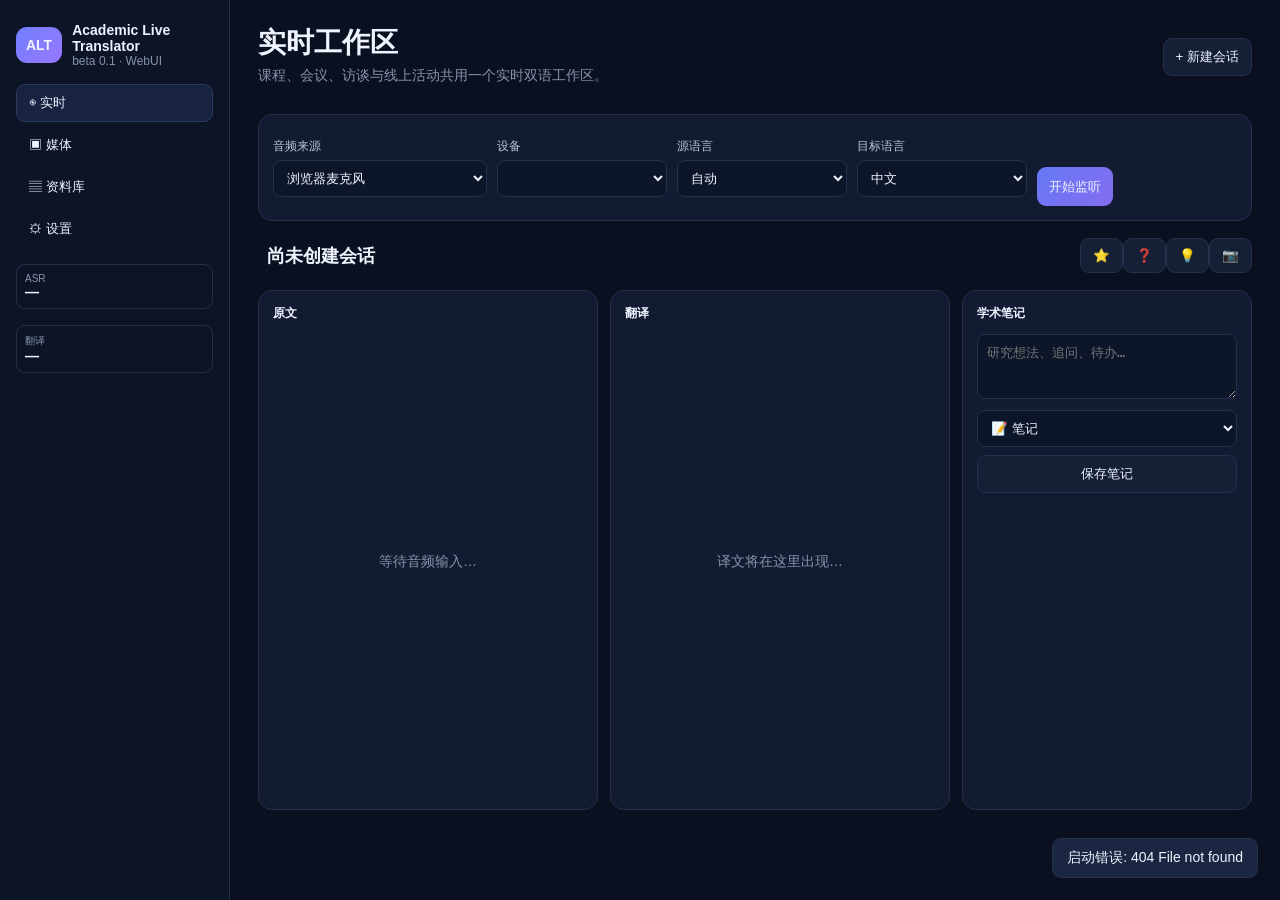
==== static/index.html @ 2f5de37f "Refine live transcript layout and compact interface settings" ====
<!doctype html>
<html lang="zh-CN">
<head>
  <meta charset="utf-8">
  <meta name="viewport" content="width=device-width,initial-scale=1">
  <title>Academic Live Translator beta 0.1</title>
  <link rel="stylesheet" href="/static/styles.css">
</head>
<body>
<div class="shell">
  <aside class="sidebar">
    <div class="brand"><b>ALT</b><div><strong>Academic Live Translator</strong><span>beta 0.1 · WebUI</span></div></div>
    <nav>
      <button class="nav active" data-view="live">◉ <span data-i18n="navLive">实时</span></button>
      <button class="nav" data-view="media">▣ <span data-i18n="navMedia">媒体</span></button>
      <button class="nav" data-view="library">▤ <span data-i18n="navLibrary">资料库</span></button>
      <button class="nav" data-view="settings">⚙ <span data-i18n="navSettings">设置</span></button>
    </nav>
    <div class="mini"><span>ASR</span><b id="asrMini">—</b></div>
    <div class="mini"><span data-i18n="translation">翻译</span><b id="mtMini">—</b></div>
  </aside>
  <main>
    <header><div><h1 id="viewTitle">实时工作区</h1><p id="viewSubtitle">课程、会议、访谈与线上活动共用一个实时双语工作区。</p></div><button id="newSessionBtn" data-i18n="newSession">+ 新建会话</button></header>
    <section id="live" class="view active">
      <div class="card controls">
        <label><span data-i18n="audioSource">音频来源</span><select id="audioSource"><option value="microphone" data-i18n="browserMicrophone">浏览器麦克风</option><option value="browser_system" data-i18n="browserSystem">浏览器标签页 / 屏幕音频</option><option value="browser_mix" data-i18n="browserMix">浏览器系统音频 + 麦克风</option><option value="native_system" data-i18n="windowsSystem">Windows 系统音频 (WASAPI)</option><option value="native_microphone" data-i18n="windowsMic">Windows 原生麦克风</option></select></label>
        <label id="nativeDeviceWrap" hidden><span data-i18n="device">设备</span><select id="nativeDevice"></select></label>
        <label><span data-i18n="source">源语言</span><select id="liveSourceLanguage"><option value="auto" data-i18n="auto">自动</option><option value="English">English</option><option value="Chinese">中文</option><option value="Japanese">日本語</option><option value="Korean">한국어</option><option value="French">Français</option><option value="German">Deutsch</option><option value="Spanish">Español</option><option value="Malay">Bahasa Melayu</option></select></label>
        <label><span data-i18n="target">目标语言</span><select id="liveTargetLanguage"><option value="Chinese">中文</option><option value="English">English</option><option value="Japanese">日本語</option><option value="Korean">한국어</option><option value="French">Français</option><option value="German">Deutsch</option><option value="Spanish">Español</option><option value="Arabic">العربية</option></select></label>
        <button id="micBtn" class="primary" data-i18n="startListening">开始监听</button>
      </div>
      <div class="sessionbar"><input id="sessionTitle" value="尚未创建会话" disabled><div><button id="quickImportant">⭐</button><button id="quickQuestion">❓</button><button id="quickIdea">💡</button><button id="captureSlideBtn">📷</button></div></div>
      <div class="workspace">
        <div class="card transcript"><h3 data-i18n="original">原文</h3><div id="originalList" class="scroll empty" data-i18n="waitingAudio">等待音频输入…</div></div>
        <div class="card transcript"><h3 data-i18n="translation">翻译</h3><div id="translationList" class="scroll empty" data-i18n="translationHere">译文将在这里出现…</div></div>
        <aside class="card notes"><h3 data-i18n="academicNotes">学术笔记</h3><textarea id="noteText" rows="3" placeholder="研究想法、追问、待办…" data-i18n-placeholder="notePlaceholder"></textarea><select id="noteKind"><option value="note" data-i18n="note">📝 笔记</option><option value="important" data-i18n="important">⭐ 重点</option><option value="question" data-i18n="question">❓ 问题</option><option value="idea" data-i18n="idea">💡 想法</option><option value="reference" data-i18n="reference">📚 文献</option><option value="follow_up" data-i18n="followUp">⚠ 待跟进</option></select><button id="saveNoteBtn" data-i18n="saveNote">保存笔记</button><div id="annotationList" class="list"></div></aside>
      </div>
    </section>
    <section id="media" class="view"><div class="card pad"><h2 data-i18n="mediaTranscription">媒体转录</h2><p data-i18n="mediaDesc">音频 / 视频 → ASR → 翻译 → 带时间戳会话。</p><input id="mediaFile" type="file" accept="audio/*,video/*"><input id="mediaTitle" placeholder="会话标题" data-i18n-placeholder="sessionTitlePlaceholder"><button id="processFileBtn" class="primary" data-i18n="processMedia">处理媒体</button><p id="mediaStatus"></p></div></section>
    <section id="library" class="view"><div class="toolbar"><input id="sessionSearch" placeholder="搜索转录、翻译或笔记" data-i18n-placeholder="searchPlaceholder"><button id="refreshSessionsBtn" data-i18n="refresh">刷新</button></div><div id="sessionList" class="card"></div></section>
    <section id="settings" class="view"><div class="settings">
      <div class="card pad wide interface-card">
        <div class="interface-row">
          <div class="interface-copy"><h2 data-i18n="interface">界面</h2><p class="muted" data-i18n="languageHint">界面语言会立即切换并自动保存。</p></div>
          <label class="interface-language"><span data-i18n="language">语言</span><select id="uiLanguage"><option value="zh-CN">中文</option><option value="en">English</option></select></label>
        </div>
      </div>
      <div class="card pad"><h2>ASR Provider</h2><p class="muted" data-i18n="asrHint">默认使用轻量 Local Faster-Whisper。远程服务统一使用 OpenAI Chat Completions。</p><label><span data-i18n="type">类型</span><select id="asrMode"><option value="local_whisper">Local Faster-Whisper</option><option value="openai_chat">OpenAI Chat Completions</option></select></label><label><span data-i18n="name">名称</span><input id="asrName"></label><div id="asrLocal"><label>Whisper model<select id="asrModel"><option value="tiny">tiny</option><option value="base">base</option><option value="small">small</option><option value="medium">medium</option><option value="large-v3-turbo">large-v3-turbo</option></select></label><label><span data-i18n="device">设备</span><select id="asrDevice"><option value="auto" data-i18n="auto">自动</option><option value="cpu">CPU</option><option value="cuda">CUDA</option></select></label><label>Compute<input id="asrCompute"></label></div><div id="asrRemote"><label>Base URL<input id="asrBaseUrl" placeholder="http://127.0.0.1:8080/v1"></label><label>Model<input id="asrModelRemote"></label><label>API key<input id="asrApiKey" type="password"></label><label>Custom endpoint<input id="asrEndpoint" placeholder="/chat/completions"></label></div><button id="testAsrBtn" data-i18n="testAsr">测试 ASR</button><small id="asrTestResult"></small></div>
      <div class="card pad"><h2>Translation Provider</h2><p class="muted" data-i18n="translationHint">Bing Free 无需密钥但属于实验性方案；稳定部署可使用 Microsoft Translator 或 OpenAI-compatible 服务。</p><label><span data-i18n="type">类型</span><select id="mtMode"><option value="bing_web">Bing Free (experimental)</option><option value="azure_translator">Microsoft Translator</option><option value="openai_chat">OpenAI Chat Completions</option></select></label><label><span data-i18n="name">名称</span><input id="mtName"></label><div id="mtOpenAI"><label>Base URL<input id="mtBaseUrl"></label><label>Model<input id="mtModel"></label><label>API key<input id="mtApiKey" type="password"></label></div><div id="mtAzure"><label>API key<input id="mtAzureKey" type="password"></label><label>Region<input id="mtRegion"></label></div><button id="testMtBtn" data-i18n="testTranslation">测试翻译</button><small id="mtTestResult"></small></div>
      <div class="card pad wide"><h2 data-i18n="academicCapture">学术与采集</h2><div class="grid"><label><span data-i18n="source">源语言</span><select id="sourceLanguage"><option value="auto" data-i18n="auto">自动</option><option value="English">English</option><option value="Chinese">中文</option><option value="Japanese">日本語</option><option value="Korean">한국어</option><option value="French">Français</option><option value="German">Deutsch</option><option value="Spanish">Español</option><option value="Malay">Bahasa Melayu</option></select></label><label><span data-i18n="target">目标语言</span><select id="targetLanguage"><option value="Chinese">中文</option><option value="English">English</option><option value="Japanese">日本語</option><option value="Korean">한국어</option><option value="French">Français</option><option value="German">Deutsch</option><option value="Spanish">Español</option><option value="Arabic">العربية</option></select></label><label><span data-i18n="translationMode">翻译模式</span><select id="translationMode"><option value="low_latency" data-i18n="lowestLatency">最低延迟</option><option value="balanced" data-i18n="balanced">平衡</option><option value="context" data-i18n="highestContext">最高上下文</option></select></label><label>Silence end (ms)<input id="silenceMs" type="number"></label><label>Min speech (ms)<input id="minSpeechMs" type="number"></label><label>Max segment (ms)<input id="maxSegmentMs" type="number"></label><label><span data-i18n="saveAudio">保存音频</span><select id="saveAudio"><option value="true" data-i18n="yes">是</option><option value="false" data-i18n="no">否</option></select></label><label>Audio format<select id="audioFormat"><option value="flac">FLAC</option><option value="wav">WAV</option></select></label></div><label><span data-i18n="customGlossary">自定义术语表</span><textarea id="glossary" rows="7"></textarea></label><button id="saveSettingsBtn" class="primary" data-i18n="saveSettings">保存设置</button><p id="saveStatus" class="muted"></p></div>
    </div></section>
  </main>
</div><div id="toast"></div><script src="/static/app.js"></script></body></html>
---- static/styles.css ----
:root{--bg:#0a1020;--panel:#121b31;--line:#25304a;--text:#eef3ff;--muted:#8793aa;--accent:#7d8cff}*{box-sizing:border-box}body{margin:0;background:var(--bg);color:var(--text);font:14px Inter,Segoe UI,Arial,sans-serif}.shell{display:grid;grid-template-columns:230px 1fr;min-height:100vh}.sidebar{padding:22px 16px;border-right:1px solid var(--line);background:#0c1425;display:flex;flex-direction:column;gap:16px}.brand{display:flex;gap:10px;align-items:center}.brand>b{background:linear-gradient(135deg,#6f80ff,#9877ff);padding:10px;border-radius:11px}.brand div{display:grid}.brand span,.muted{color:var(--muted);font-size:12px}nav{display:grid;gap:4px}.nav,button{border:1px solid var(--line);background:#151f36;color:var(--text);padding:9px 12px;border-radius:9px;cursor:pointer}.nav{border-color:transparent;background:transparent;text-align:left}.nav.active{background:#182342;border-color:#2b3961}.primary{background:linear-gradient(135deg,#6678f5,#846df0);border:0}.mini{display:grid;border:1px solid var(--line);padding:8px;border-radius:9px}.mini span{font-size:10px;color:var(--muted)}main{padding:0 28px 35px}header{display:flex;justify-content:space-between;align-items:center;padding:24px 0}header h1{margin:0}header p{margin:5px 0;color:var(--muted)}.view{display:none}.view.active{display:block}.card{background:var(--panel);border:1px solid var(--line);border-radius:14px}.pad{padding:20px}.controls{display:flex;gap:10px;align-items:end;padding:14px}.controls label{min-width:170px}.controls button{height:39px}.sessionbar{display:flex;justify-content:space-between;align-items:center;margin:15px 0}.sessionbar input{font-size:18px;font-weight:700;background:transparent;border:0}.workspace{display:grid;grid-template-columns:1fr 1fr 290px;gap:12px}.transcript,.notes{min-height:520px;padding:14px}.transcript h3,.notes h3{margin:0 0 12px;font-size:12px}.transcript h3 span{float:right;color:var(--muted);font-weight:400}.scroll{height:455px;overflow:auto}.empty{color:var(--muted);display:grid;place-items:center}.segment{padding:10px 6px;border-bottom:1px solid var(--line);line-height:1.55}.segment small{display:block;color:var(--muted);margin-bottom:4px}.notes textarea,.notes select,.notes button{width:100%;margin-bottom:8px}.annotation{border-bottom:1px solid var(--line);padding:8px 0}.annotation small{color:var(--muted)}label{display:grid;gap:5px;margin:9px 0;color:#b9c3d6;font-size:12px}input,select,textarea{background:#0d1629;border:1px solid var(--line);color:var(--text);border-radius:8px;padding:9px;outline:none}.toolbar{display:flex;gap:10px;margin-bottom:10px}.toolbar input{flex:1}.session{display:grid;grid-template-columns:1fr auto;gap:10px;padding:14px;border-bottom:1px solid var(--line)}.session:last-child{border-bottom:0}.session p{margin:4px 0;color:var(--muted)}.session .danger{color:#ff9cab;border-color:#6b3140}.settings{display:grid;grid-template-columns:1fr 1fr;gap:12px}.settings .wide{grid-column:1/-1}.grid{display:grid;grid-template-columns:repeat(4,1fr);gap:10px}#asrRemote,#mtOpenAI,#mtAzure{display:none}#toast{position:fixed;right:22px;bottom:22px;background:#1b2742;border:1px solid var(--line);padding:10px 14px;border-radius:9px;opacity:0;transition:.2s;pointer-events:none}#toast.show{opacity:1}@media(max-width:1100px){.workspace{grid-template-columns:1fr}.notes{min-height:auto}.settings{grid-template-columns:1fr}.settings .wide{grid-column:auto}.grid{grid-template-columns:1fr 1fr}.shell{grid-template-columns:82px 1fr}.brand div,.mini{display:none}}@media(max-width:700px){main{padding:0 12px}.controls{flex-wrap:wrap}.grid{grid-template-columns:1fr}.sidebar{padding:16px 8px}.shell{grid-template-columns:66px 1fr}}
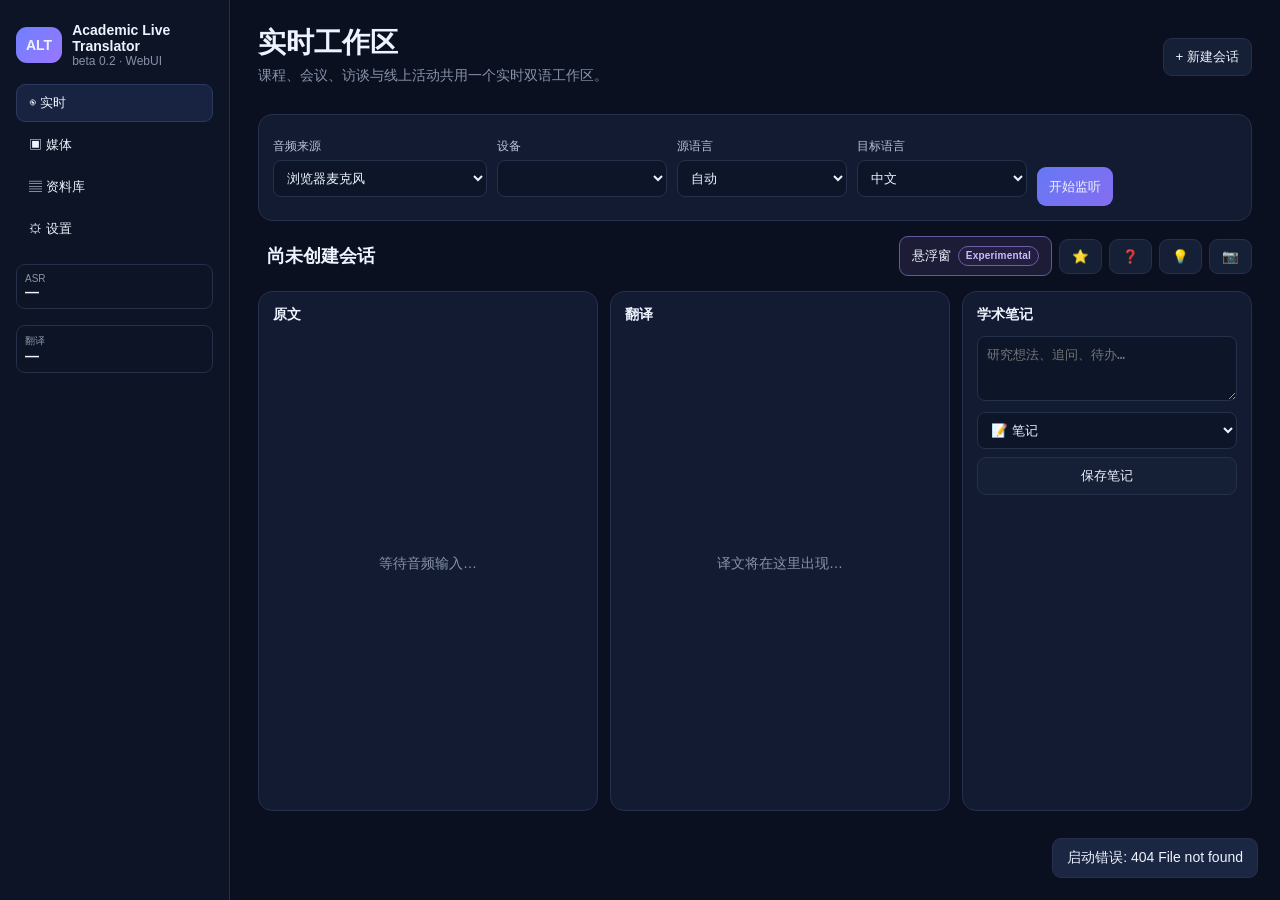
==== commit 2bb4ba60: "Add experimental floating window for beta 0.2" ====
--- a/static/index.html
+++ b/static/index.html
@@ -3,13 +3,13 @@
 <head>
   <meta charset="utf-8">
   <meta name="viewport" content="width=device-width,initial-scale=1">
-  <title>Academic Live Translator beta 0.1</title>
+  <title>Academic Live Translator beta 0.2</title>
   <link rel="stylesheet" href="/static/styles.css">
 </head>
 <body>
 <div class="shell">
   <aside class="sidebar">
-    <div class="brand"><b>ALT</b><div><strong>Academic Live Translator</strong><span>beta 0.1 · WebUI</span></div></div>
+    <div class="brand"><b>ALT</b><div><strong>Academic Live Translator</strong><span>beta 0.2 · WebUI</span></div></div>
     <nav>
       <button class="nav active" data-view="live">◉ <span data-i18n="navLive">实时</span></button>
       <button class="nav" data-view="media">▣ <span data-i18n="navMedia">媒体</span></button>
@@ -29,7 +29,13 @@
         <label><span data-i18n="target">目标语言</span><select id="liveTargetLanguage"><option value="Chinese">中文</option><option value="English">English</option><option value="Japanese">日本語</option><option value="Korean">한국어</option><option value="French">Français</option><option value="German">Deutsch</option><option value="Spanish">Español</option><option value="Arabic">العربية</option></select></label>
         <button id="micBtn" class="primary" data-i18n="startListening">开始监听</button>
       </div>
-      <div class="sessionbar"><input id="sessionTitle" value="尚未创建会话" disabled><div><button id="quickImportant">⭐</button><button id="quickQuestion">❓</button><button id="quickIdea">💡</button><button id="captureSlideBtn">📷</button></div></div>
+      <div class="sessionbar">
+        <input id="sessionTitle" value="尚未创建会话" disabled>
+        <div class="session-actions">
+          <button id="floatingWindowBtn" class="experimental-action"><span data-i18n="floatingWindow">悬浮窗</span><span class="experimental-badge">Experimental</span></button>
+          <button id="quickImportant">⭐</button><button id="quickQuestion">❓</button><button id="quickIdea">💡</button><button id="captureSlideBtn">📷</button>
+        </div>
+      </div>
       <div class="workspace">
         <div class="card transcript"><h3 data-i18n="original">原文</h3><div id="originalList" class="scroll empty" data-i18n="waitingAudio">等待音频输入…</div></div>
         <div class="card transcript"><h3 data-i18n="translation">翻译</h3><div id="translationList" class="scroll empty" data-i18n="translationHere">译文将在这里出现…</div></div>
@@ -45,6 +51,18 @@
           <label class="interface-language"><span data-i18n="language">语言</span><select id="uiLanguage"><option value="zh-CN">中文</option><option value="en">English</option></select></label>
         </div>
       </div>
+      <div class="card pad wide experimental-card">
+        <div class="experimental-header">
+          <div><h2><span data-i18n="floatingWindow">悬浮窗</span> <span class="experimental-badge">Experimental</span></h2><p class="muted" data-i18n="floatingWindowDesc">将实时原文与翻译放入可缩放的置顶悬浮窗，适合 Zoom、WebEx 和网页课程。</p></div>
+          <button id="floatingWindowSettingsBtn" class="experimental-action"><span data-i18n="openFloatingWindow">打开悬浮窗</span></button>
+        </div>
+        <div class="overlay-settings-grid">
+          <label><span data-i18n="floatingWidth">默认宽度</span><input id="floatingWindowWidth" type="number" min="420" max="2400" step="20"></label>
+          <label><span data-i18n="floatingHeight">默认高度</span><input id="floatingWindowHeight" type="number" min="220" max="1400" step="20"></label>
+          <label><span data-i18n="floatingFontSize">字幕字号</span><input id="floatingWindowFontSize" type="number" min="12" max="36" step="1"></label>
+        </div>
+        <p class="muted experimental-note" data-i18n="floatingWindowHint">实验性功能：需要支持 Document Picture-in-Picture 的桌面版 Chromium 浏览器（推荐 Chrome / Edge）。打开后可继续拖动窗口边缘调整大小。</p>
+      </div>
       <div class="card pad"><h2>ASR Provider</h2><p class="muted" data-i18n="asrHint">默认使用轻量 Local Faster-Whisper。远程服务统一使用 OpenAI Chat Completions。</p><label><span data-i18n="type">类型</span><select id="asrMode"><option value="local_whisper">Local Faster-Whisper</option><option value="openai_chat">OpenAI Chat Completions</option></select></label><label><span data-i18n="name">名称</span><input id="asrName"></label><div id="asrLocal"><label>Whisper model<select id="asrModel"><option value="tiny">tiny</option><option value="base">base</option><option value="small">small</option><option value="medium">medium</option><option value="large-v3-turbo">large-v3-turbo</option></select></label><label><span data-i18n="device">设备</span><select id="asrDevice"><option value="auto" data-i18n="auto">自动</option><option value="cpu">CPU</option><option value="cuda">CUDA</option></select></label><label>Compute<input id="asrCompute"></label></div><div id="asrRemote"><label>Base URL<input id="asrBaseUrl" placeholder="http://127.0.0.1:8080/v1"></label><label>Model<input id="asrModelRemote"></label><label>API key<input id="asrApiKey" type="password"></label><label>Custom endpoint<input id="asrEndpoint" placeholder="/chat/completions"></label></div><button id="testAsrBtn" data-i18n="testAsr">测试 ASR</button><small id="asrTestResult"></small></div>
       <div class="card pad"><h2>Translation Provider</h2><p class="muted" data-i18n="translationHint">Bing Free 无需密钥但属于实验性方案；稳定部署可使用 Microsoft Translator 或 OpenAI-compatible 服务。</p><label><span data-i18n="type">类型</span><select id="mtMode"><option value="bing_web">Bing Free (experimental)</option><option value="azure_translator">Microsoft Translator</option><option value="openai_chat">OpenAI Chat Completions</option></select></label><label><span data-i18n="name">名称</span><input id="mtName"></label><div id="mtOpenAI"><label>Base URL<input id="mtBaseUrl"></label><label>Model<input id="mtModel"></label><label>API key<input id="mtApiKey" type="password"></label></div><div id="mtAzure"><label>API key<input id="mtAzureKey" type="password"></label><label>Region<input id="mtRegion"></label></div><button id="testMtBtn" data-i18n="testTranslation">测试翻译</button><small id="mtTestResult"></small></div>
       <div class="card pad wide"><h2 data-i18n="academicCapture">学术与采集</h2><div class="grid"><label><span data-i18n="source">源语言</span><select id="sourceLanguage"><option value="auto" data-i18n="auto">自动</option><option value="English">English</option><option value="Chinese">中文</option><option value="Japanese">日本語</option><option value="Korean">한국어</option><option value="French">Français</option><option value="German">Deutsch</option><option value="Spanish">Español</option><option value="Malay">Bahasa Melayu</option></select></label><label><span data-i18n="target">目标语言</span><select id="targetLanguage"><option value="Chinese">中文</option><option value="English">English</option><option value="Japanese">日本語</option><option value="Korean">한국어</option><option value="French">Français</option><option value="German">Deutsch</option><option value="Spanish">Español</option><option value="Arabic">العربية</option></select></label><label><span data-i18n="translationMode">翻译模式</span><select id="translationMode"><option value="low_latency" data-i18n="lowestLatency">最低延迟</option><option value="balanced" data-i18n="balanced">平衡</option><option value="context" data-i18n="highestContext">最高上下文</option></select></label><label>Silence end (ms)<input id="silenceMs" type="number"></label><label>Min speech (ms)<input id="minSpeechMs" type="number"></label><label>Max segment (ms)<input id="maxSegmentMs" type="number"></label><label><span data-i18n="saveAudio">保存音频</span><select id="saveAudio"><option value="true" data-i18n="yes">是</option><option value="false" data-i18n="no">否</option></select></label><label>Audio format<select id="audioFormat"><option value="flac">FLAC</option><option value="wav">WAV</option></select></label></div><label><span data-i18n="customGlossary">自定义术语表</span><textarea id="glossary" rows="7"></textarea></label><button id="saveSettingsBtn" class="primary" data-i18n="saveSettings">保存设置</button><p id="saveStatus" class="muted"></p></div>
--- a/static/styles.css
+++ b/static/styles.css
@@ -1 +1,98 @@
-:root{--bg:#0a1020;--panel:#121b31;--line:#25304a;--text:#eef3ff;--muted:#8793aa;--accent:#7d8cff}*{box-sizing:border-box}body{margin:0;background:var(--bg);color:var(--text);font:14px Inter,Segoe UI,Arial,sans-serif}.shell{display:grid;grid-template-columns:230px 1fr;min-height:100vh}.sidebar{padding:22px 16px;border-right:1px solid var(--line);background:#0c1425;display:flex;flex-direction:column;gap:16px}.brand{display:flex;gap:10px;align-items:center}.brand>b{background:linear-gradient(135deg,#6f80ff,#9877ff);padding:10px;border-radius:11px}.brand div{display:grid}.brand span,.muted{color:var(--muted);font-size:12px}nav{display:grid;gap:4px}.nav,button{border:1px solid var(--line);background:#151f36;color:var(--text);padding:9px 12px;border-radius:9px;cursor:pointer}.nav{border-color:transparent;background:transparent;text-align:left}.nav.active{background:#182342;border-color:#2b3961}.primary{background:linear-gradient(135deg,#6678f5,#846df0);border:0}.mini{display:grid;border:1px solid var(--line);padding:8px;border-radius:9px}.mini span{font-size:10px;color:var(--muted)}main{padding:0 28px 35px}header{display:flex;justify-content:space-between;align-items:center;padding:24px 0}header h1{margin:0}header p{margin:5px 0;color:var(--muted)}.view{display:none}.view.active{display:block}.card{background:var(--panel);border:1px solid var(--line);border-radius:14px}.pad{padding:20px}.controls{display:flex;gap:10px;align-items:end;padding:14px}.controls label{min-width:170px}.controls button{height:39px}.sessionbar{display:flex;justify-content:space-between;align-items:center;margin:15px 0}.sessionbar input{font-size:18px;font-weight:700;background:transparent;border:0}.workspace{display:grid;grid-template-columns:1fr 1fr 290px;gap:12px}.transcript,.notes{min-height:520px;padding:14px}.transcript h3,.notes h3{margin:0 0 12px;font-size:12px}.transcript h3 span{float:right;color:var(--muted);font-weight:400}.scroll{height:455px;overflow:auto}.empty{color:var(--muted);display:grid;place-items:center}.segment{padding:10px 6px;border-bottom:1px solid var(--line);line-height:1.55}.segment small{display:block;color:var(--muted);margin-bottom:4px}.notes textarea,.notes select,.notes button{width:100%;margin-bottom:8px}.annotation{border-bottom:1px solid var(--line);padding:8px 0}.annotation small{color:var(--muted)}label{display:grid;gap:5px;margin:9px 0;color:#b9c3d6;font-size:12px}input,select,textarea{background:#0d1629;border:1px solid var(--line);color:var(--text);border-radius:8px;padding:9px;outline:none}.toolbar{display:flex;gap:10px;margin-bottom:10px}.toolbar input{flex:1}.session{display:grid;grid-template-columns:1fr auto;gap:10px;padding:14px;border-bottom:1px solid var(--line)}.session:last-child{border-bottom:0}.session p{margin:4px 0;color:var(--muted)}.session .danger{color:#ff9cab;border-color:#6b3140}.settings{display:grid;grid-template-columns:1fr 1fr;gap:12px}.settings .wide{grid-column:1/-1}.grid{display:grid;grid-template-columns:repeat(4,1fr);gap:10px}#asrRemote,#mtOpenAI,#mtAzure{display:none}#toast{position:fixed;right:22px;bottom:22px;background:#1b2742;border:1px solid var(--line);padding:10px 14px;border-radius:9px;opacity:0;transition:.2s;pointer-events:none}#toast.show{opacity:1}@media(max-width:1100px){.workspace{grid-template-columns:1fr}.notes{min-height:auto}.settings{grid-template-columns:1fr}.settings .wide{grid-column:auto}.grid{grid-template-columns:1fr 1fr}.shell{grid-template-columns:82px 1fr}.brand div,.mini{display:none}}@media(max-width:700px){main{padding:0 12px}.controls{flex-wrap:wrap}.grid{grid-template-columns:1fr}.sidebar{padding:16px 8px}.shell{grid-template-columns:66px 1fr}}
+:root{
+  --bg:#0a1020;
+  --panel:#121b31;
+  --line:#25304a;
+  --text:#eef3ff;
+  --muted:#8793aa;
+  --accent:#7d8cff;
+}
+*{box-sizing:border-box}
+body{margin:0;background:var(--bg);color:var(--text);font:14px Inter,Segoe UI,Arial,sans-serif}
+.shell{display:grid;grid-template-columns:230px 1fr;min-height:100vh}
+.sidebar{padding:22px 16px;border-right:1px solid var(--line);background:#0c1425;display:flex;flex-direction:column;gap:16px}
+.brand{display:flex;gap:10px;align-items:center}
+.brand>b{background:linear-gradient(135deg,#6f80ff,#9877ff);padding:10px;border-radius:11px}
+.brand div{display:grid}
+.brand span,.muted{color:var(--muted);font-size:12px}
+nav{display:grid;gap:4px}
+.nav,button{border:1px solid var(--line);background:#151f36;color:var(--text);padding:9px 12px;border-radius:9px;cursor:pointer}
+.nav{border-color:transparent;background:transparent;text-align:left}
+.nav.active{background:#182342;border-color:#2b3961}
+.primary{background:linear-gradient(135deg,#6678f5,#846df0);border:0}
+.mini{display:grid;border:1px solid var(--line);padding:8px;border-radius:9px}
+.mini span{font-size:10px;color:var(--muted)}
+main{padding:0 28px 35px}
+header{display:flex;justify-content:space-between;align-items:center;padding:24px 0}
+header h1{margin:0}
+header p{margin:5px 0;color:var(--muted)}
+.view{display:none}
+.view.active{display:block}
+.card{background:var(--panel);border:1px solid var(--line);border-radius:14px}
+.pad{padding:20px}
+.controls{display:flex;gap:10px;align-items:end;padding:14px}
+.controls label{min-width:170px}
+.controls button{height:39px}
+.sessionbar{display:flex;justify-content:space-between;align-items:center;margin:15px 0;gap:12px}
+.sessionbar input{font-size:18px;font-weight:700;background:transparent;border:0;min-width:0;flex:1}
+.session-actions{display:flex;gap:7px;align-items:center;flex-wrap:wrap;justify-content:flex-end}
+.workspace{display:grid;grid-template-columns:1fr 1fr 290px;gap:12px}
+.transcript,.notes{min-height:520px;padding:14px}
+.transcript h3,.notes h3{margin:0 0 12px;font-size:14px}
+.scroll{height:455px;overflow:auto;overscroll-behavior:contain}
+.empty{color:var(--muted);display:grid;place-items:center}
+.segment{padding:10px 6px;border-bottom:1px solid var(--line);line-height:1.55}
+.segment small{display:block;color:var(--muted);margin-bottom:4px}
+.notes textarea,.notes select,.notes button{width:100%;margin-bottom:8px}
+.annotation{border-bottom:1px solid var(--line);padding:8px 0}
+.annotation small{color:var(--muted)}
+label{display:grid;gap:5px;margin:9px 0;color:#b9c3d6;font-size:12px}
+input,select,textarea{background:#0d1629;border:1px solid var(--line);color:var(--text);border-radius:8px;padding:9px;outline:none}
+.toolbar{display:flex;gap:10px;margin-bottom:10px}
+.toolbar input{flex:1}
+.session{display:grid;grid-template-columns:1fr auto;gap:10px;padding:14px;border-bottom:1px solid var(--line)}
+.session:last-child{border-bottom:0}
+.session p{margin:4px 0;color:var(--muted)}
+.session .danger{color:#ff9cab;border-color:#6b3140}
+.settings{display:grid;grid-template-columns:1fr 1fr;gap:12px;align-items:start}
+.settings .wide{grid-column:1/-1}
+.interface-card{padding:14px 18px}
+.interface-row{display:flex;align-items:center;justify-content:space-between;gap:24px}
+.interface-copy h2{margin:0 0 4px}
+.interface-copy p{margin:0}
+.interface-language{display:grid;grid-template-columns:auto 180px;align-items:center;gap:10px;min-width:260px;margin:0}
+.interface-language select{width:180px}
+.experimental-card{border-color:#4a456d;background:linear-gradient(180deg,#151d35,#121b31)}
+.experimental-header{display:flex;justify-content:space-between;align-items:center;gap:18px}
+.experimental-header h2{margin:0 0 5px;display:flex;align-items:center;gap:8px}
+.experimental-header p{margin:0}
+.experimental-badge{display:inline-flex;align-items:center;border:1px solid #6d5ca7;background:#241f3f;color:#c8bcff;border-radius:999px;padding:2px 7px;font-size:10px;line-height:1.4;font-weight:700;letter-spacing:.02em}
+.experimental-action{border-color:#66599b;background:#1d1c36;display:inline-flex;align-items:center;gap:7px;white-space:nowrap}
+.experimental-action:hover{background:#272247}
+.experimental-note{margin:8px 0 0}
+.overlay-settings-grid{display:grid;grid-template-columns:repeat(3,minmax(0,180px));gap:10px;margin-top:10px}
+.grid{display:grid;grid-template-columns:repeat(4,1fr);gap:10px}
+#asrRemote,#mtOpenAI,#mtAzure{display:none}
+#toast{position:fixed;right:22px;bottom:22px;background:#1b2742;border:1px solid var(--line);padding:10px 14px;border-radius:9px;opacity:0;transition:.2s;pointer-events:none;z-index:30}
+#toast.show{opacity:1}
+@media(max-width:1100px){
+  .workspace{grid-template-columns:1fr}
+  .notes{min-height:auto}
+  .settings{grid-template-columns:1fr}
+  .settings .wide{grid-column:auto}
+  .grid{grid-template-columns:1fr 1fr}
+  .shell{grid-template-columns:82px 1fr}
+  .brand div,.mini{display:none}
+  .overlay-settings-grid{grid-template-columns:repeat(3,1fr)}
+}
+@media(max-width:700px){
+  main{padding:0 12px}
+  .controls{flex-wrap:wrap}
+  .grid,.overlay-settings-grid{grid-template-columns:1fr}
+  .sidebar{padding:16px 8px}
+  .shell{grid-template-columns:66px 1fr}
+  .interface-row,.experimental-header{align-items:stretch;flex-direction:column;gap:10px}
+  .interface-language{grid-template-columns:1fr;min-width:0}
+  .interface-language select{width:100%}
+  .sessionbar{align-items:stretch;flex-direction:column}
+  .session-actions{justify-content:flex-start}
+}
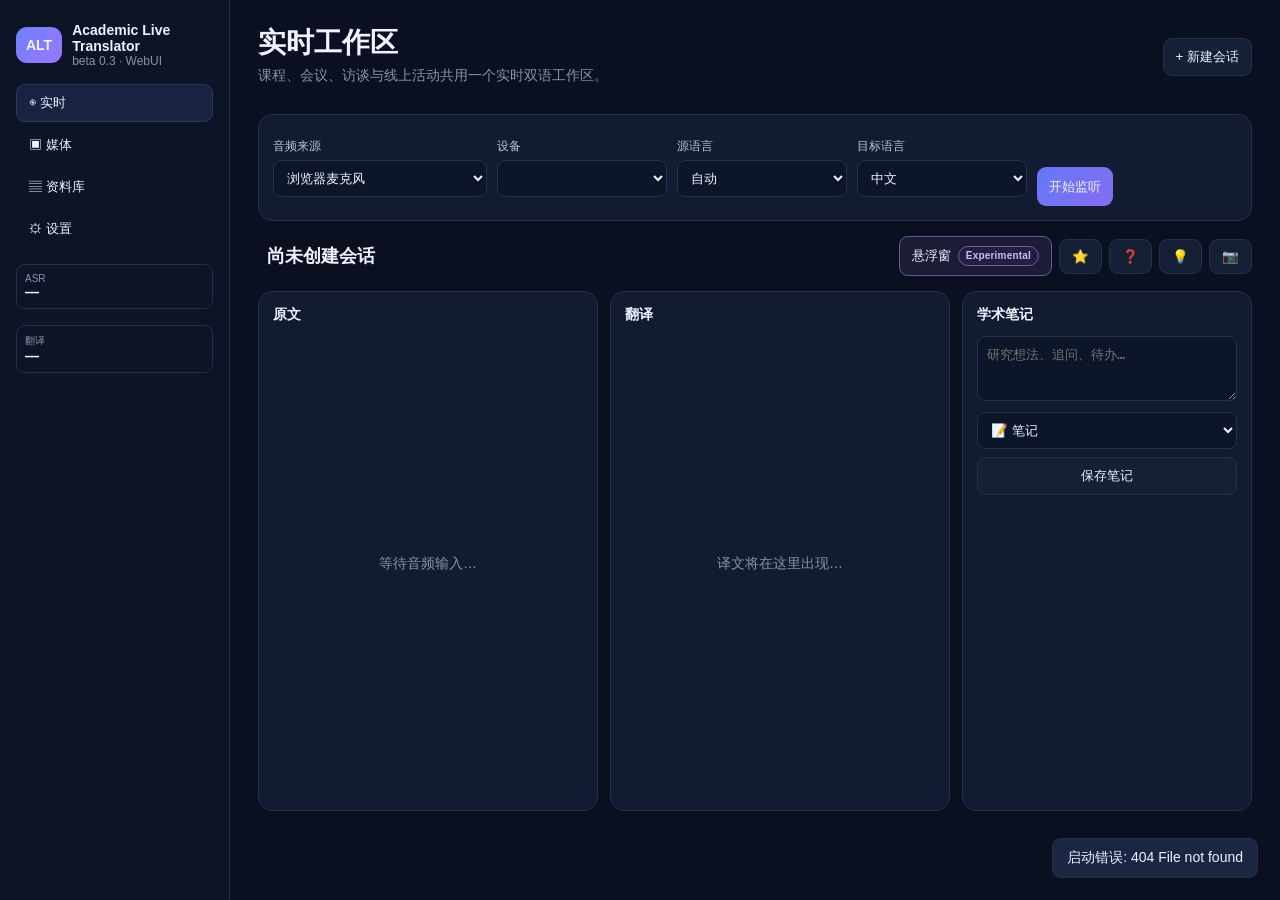
==== commit 2a9e504b: "Fix native microphone capture for beta 0.3" ====
--- a/static/index.html
+++ b/static/index.html
@@ -3,13 +3,13 @@
 <head>
   <meta charset="utf-8">
   <meta name="viewport" content="width=device-width,initial-scale=1">
-  <title>Academic Live Translator beta 0.2</title>
+  <title>Academic Live Translator beta 0.3</title>
   <link rel="stylesheet" href="/static/styles.css">
 </head>
 <body>
 <div class="shell">
   <aside class="sidebar">
-    <div class="brand"><b>ALT</b><div><strong>Academic Live Translator</strong><span>beta 0.2 · WebUI</span></div></div>
+    <div class="brand"><b>ALT</b><div><strong>Academic Live Translator</strong><span>beta 0.3 · WebUI</span></div></div>
     <nav>
       <button class="nav active" data-view="live">◉ <span data-i18n="navLive">实时</span></button>
       <button class="nav" data-view="media">▣ <span data-i18n="navMedia">媒体</span></button>
@@ -68,4 +68,4 @@
       <div class="card pad wide"><h2 data-i18n="academicCapture">学术与采集</h2><div class="grid"><label><span data-i18n="source">源语言</span><select id="sourceLanguage"><option value="auto" data-i18n="auto">自动</option><option value="English">English</option><option value="Chinese">中文</option><option value="Japanese">日本語</option><option value="Korean">한국어</option><option value="French">Français</option><option value="German">Deutsch</option><option value="Spanish">Español</option><option value="Malay">Bahasa Melayu</option></select></label><label><span data-i18n="target">目标语言</span><select id="targetLanguage"><option value="Chinese">中文</option><option value="English">English</option><option value="Japanese">日本語</option><option value="Korean">한국어</option><option value="French">Français</option><option value="German">Deutsch</option><option value="Spanish">Español</option><option value="Arabic">العربية</option></select></label><label><span data-i18n="translationMode">翻译模式</span><select id="translationMode"><option value="low_latency" data-i18n="lowestLatency">最低延迟</option><option value="balanced" data-i18n="balanced">平衡</option><option value="context" data-i18n="highestContext">最高上下文</option></select></label><label>Silence end (ms)<input id="silenceMs" type="number"></label><label>Min speech (ms)<input id="minSpeechMs" type="number"></label><label>Max segment (ms)<input id="maxSegmentMs" type="number"></label><label><span data-i18n="saveAudio">保存音频</span><select id="saveAudio"><option value="true" data-i18n="yes">是</option><option value="false" data-i18n="no">否</option></select></label><label>Audio format<select id="audioFormat"><option value="flac">FLAC</option><option value="wav">WAV</option></select></label></div><label><span data-i18n="customGlossary">自定义术语表</span><textarea id="glossary" rows="7"></textarea></label><button id="saveSettingsBtn" class="primary" data-i18n="saveSettings">保存设置</button><p id="saveStatus" class="muted"></p></div>
     </div></section>
   </main>
-</div><div id="toast"></div><script src="/static/app.js"></script></body></html>
+</div><div id="toast"></div><script src="/static/app.js"></script><script src="/static/native_capture_ui.js"></script></body></html>
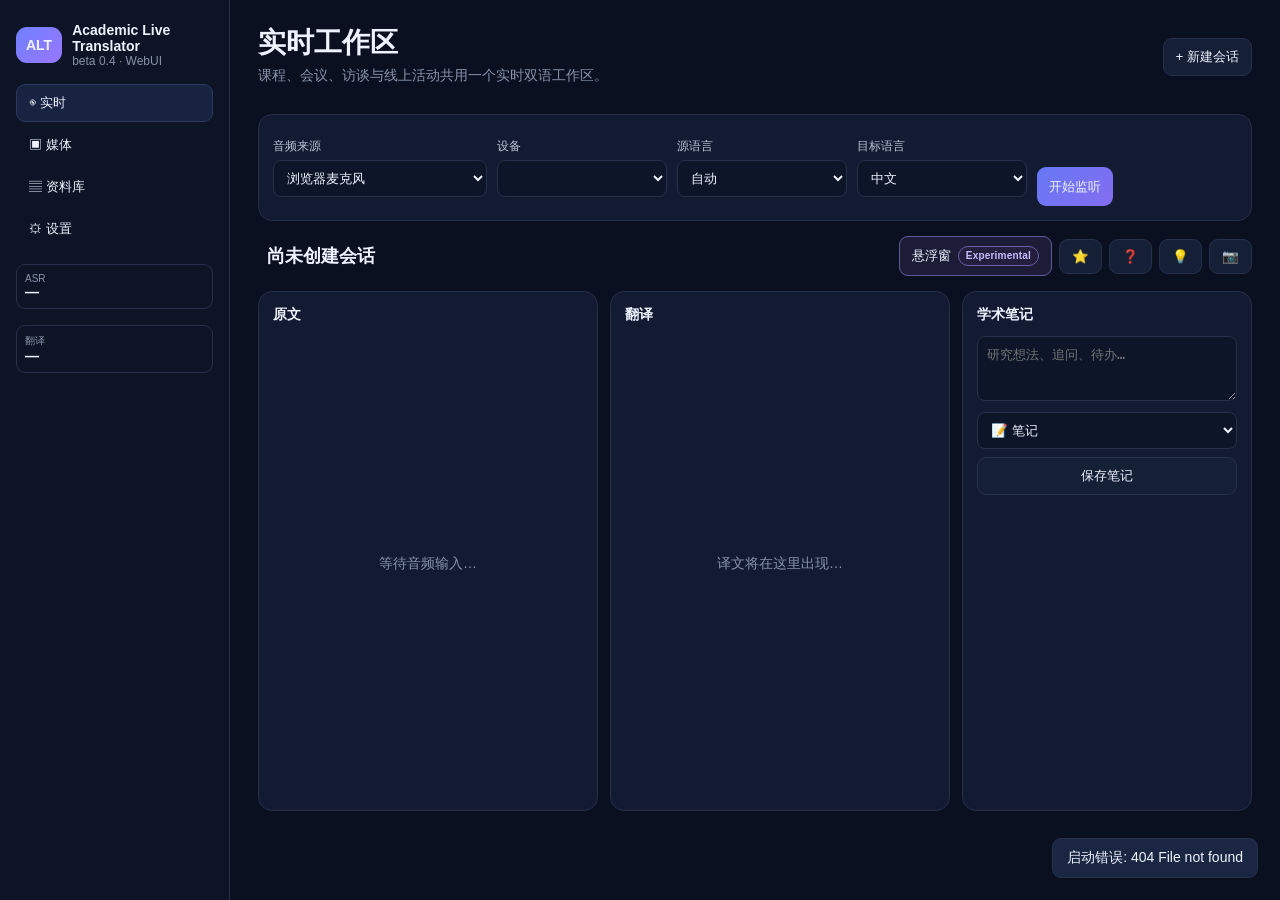
==== commit 474a552b: "Bump WebUI labels to beta 0.4" ====
--- a/static/index.html
+++ b/static/index.html
@@ -3,13 +3,13 @@
 <head>
   <meta charset="utf-8">
   <meta name="viewport" content="width=device-width,initial-scale=1">
-  <title>Academic Live Translator beta 0.3</title>
+  <title>Academic Live Translator beta 0.4</title>
   <link rel="stylesheet" href="/static/styles.css">
 </head>
 <body>
 <div class="shell">
   <aside class="sidebar">
-    <div class="brand"><b>ALT</b><div><strong>Academic Live Translator</strong><span>beta 0.3 · WebUI</span></div></div>
+    <div class="brand"><b>ALT</b><div><strong>Academic Live Translator</strong><span>beta 0.4 · WebUI</span></div></div>
     <nav>
       <button class="nav active" data-view="live">◉ <span data-i18n="navLive">实时</span></button>
       <button class="nav" data-view="media">▣ <span data-i18n="navMedia">媒体</span></button>
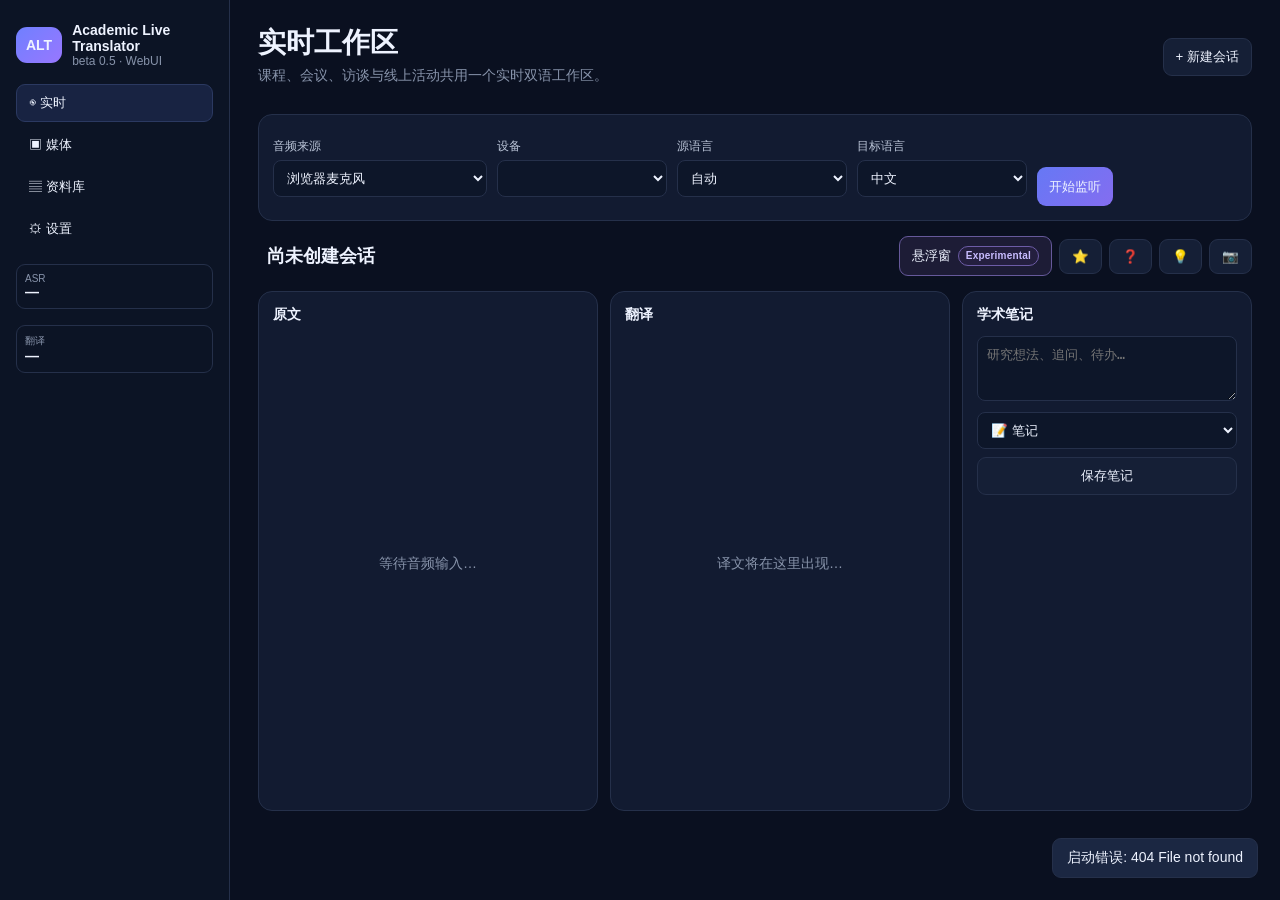
==== commit a6f612a0: "Release beta 0.5 with Whisper and microphone fixes" ====
--- a/static/index.html
+++ b/static/index.html
@@ -3,13 +3,13 @@
 <head>
   <meta charset="utf-8">
   <meta name="viewport" content="width=device-width,initial-scale=1">
-  <title>Academic Live Translator beta 0.4</title>
+  <title>Academic Live Translator beta 0.5</title>
   <link rel="stylesheet" href="/static/styles.css">
 </head>
 <body>
 <div class="shell">
   <aside class="sidebar">
-    <div class="brand"><b>ALT</b><div><strong>Academic Live Translator</strong><span>beta 0.4 · WebUI</span></div></div>
+    <div class="brand"><b>ALT</b><div><strong>Academic Live Translator</strong><span>beta 0.5 · WebUI</span></div></div>
     <nav>
       <button class="nav active" data-view="live">◉ <span data-i18n="navLive">实时</span></button>
       <button class="nav" data-view="media">▣ <span data-i18n="navMedia">媒体</span></button>
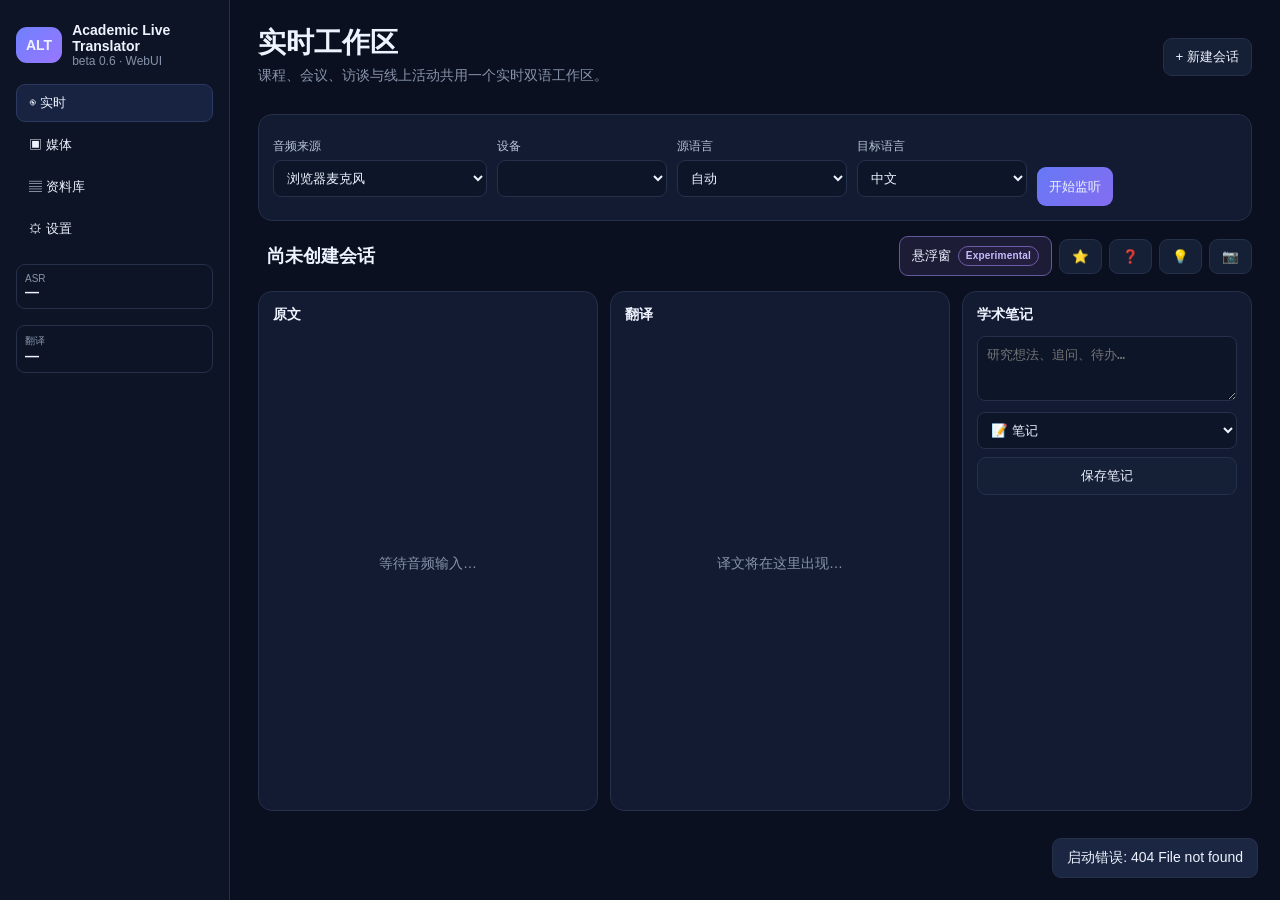
==== commit 204fb545: "Add Apple silicon Whisper support for beta 0.6" ====
--- a/static/index.html
+++ b/static/index.html
@@ -3,13 +3,13 @@
 <head>
   <meta charset="utf-8">
   <meta name="viewport" content="width=device-width,initial-scale=1">
-  <title>Academic Live Translator beta 0.5</title>
+  <title>Academic Live Translator beta 0.6</title>
   <link rel="stylesheet" href="/static/styles.css">
 </head>
 <body>
 <div class="shell">
   <aside class="sidebar">
-    <div class="brand"><b>ALT</b><div><strong>Academic Live Translator</strong><span>beta 0.5 · WebUI</span></div></div>
+    <div class="brand"><b>ALT</b><div><strong>Academic Live Translator</strong><span>beta 0.6 · WebUI</span></div></div>
     <nav>
       <button class="nav active" data-view="live">◉ <span data-i18n="navLive">实时</span></button>
       <button class="nav" data-view="media">▣ <span data-i18n="navMedia">媒体</span></button>
@@ -63,7 +63,7 @@
         </div>
         <p class="muted experimental-note" data-i18n="floatingWindowHint">实验性功能：需要支持 Document Picture-in-Picture 的桌面版 Chromium 浏览器（推荐 Chrome / Edge）。打开后可继续拖动窗口边缘调整大小。</p>
       </div>
-      <div class="card pad"><h2>ASR Provider</h2><p class="muted" data-i18n="asrHint">默认使用轻量 Local Faster-Whisper。远程服务统一使用 OpenAI Chat Completions。</p><label><span data-i18n="type">类型</span><select id="asrMode"><option value="local_whisper">Local Faster-Whisper</option><option value="openai_chat">OpenAI Chat Completions</option></select></label><label><span data-i18n="name">名称</span><input id="asrName"></label><div id="asrLocal"><label>Whisper model<select id="asrModel"><option value="tiny">tiny</option><option value="base">base</option><option value="small">small</option><option value="medium">medium</option><option value="large-v3-turbo">large-v3-turbo</option></select></label><label><span data-i18n="device">设备</span><select id="asrDevice"><option value="auto" data-i18n="auto">自动</option><option value="cpu">CPU</option><option value="cuda">CUDA</option></select></label><label>Compute<input id="asrCompute"></label></div><div id="asrRemote"><label>Base URL<input id="asrBaseUrl" placeholder="http://127.0.0.1:8080/v1"></label><label>Model<input id="asrModelRemote"></label><label>API key<input id="asrApiKey" type="password"></label><label>Custom endpoint<input id="asrEndpoint" placeholder="/chat/completions"></label></div><button id="testAsrBtn" data-i18n="testAsr">测试 ASR</button><small id="asrTestResult"></small></div>
+      <div class="card pad"><h2>ASR Provider</h2><p class="muted" data-i18n="asrHint">本地 Whisper 会自动选择当前平台可用的加速方式，也可以手动指定 CPU。</p><label><span data-i18n="type">类型</span><select id="asrMode"><option value="local_whisper">Local Whisper</option><option value="openai_chat">OpenAI Chat Completions</option></select></label><label><span data-i18n="name">名称</span><input id="asrName"></label><div id="asrLocal"><label>Whisper model<select id="asrModel"><option value="tiny">tiny</option><option value="base">base</option><option value="small">small</option><option value="medium">medium</option><option value="large-v3-turbo">large-v3-turbo</option></select></label><label><span data-i18n="device">设备</span><select id="asrDevice"><option value="auto" data-i18n="auto">自动</option><option value="cpu">CPU</option><option value="cuda">CUDA</option><option value="apple">Apple silicon GPU（MLX / Metal）</option></select></label><label>Compute<input id="asrCompute"></label></div><div id="asrRemote"><label>Base URL<input id="asrBaseUrl" placeholder="http://127.0.0.1:8080/v1"></label><label>Model<input id="asrModelRemote"></label><label>API key<input id="asrApiKey" type="password"></label><label>Custom endpoint<input id="asrEndpoint" placeholder="/chat/completions"></label></div><button id="testAsrBtn" data-i18n="testAsr">测试 ASR</button><small id="asrTestResult"></small></div>
       <div class="card pad"><h2>Translation Provider</h2><p class="muted" data-i18n="translationHint">Bing Free 无需密钥但属于实验性方案；稳定部署可使用 Microsoft Translator 或 OpenAI-compatible 服务。</p><label><span data-i18n="type">类型</span><select id="mtMode"><option value="bing_web">Bing Free (experimental)</option><option value="azure_translator">Microsoft Translator</option><option value="openai_chat">OpenAI Chat Completions</option></select></label><label><span data-i18n="name">名称</span><input id="mtName"></label><div id="mtOpenAI"><label>Base URL<input id="mtBaseUrl"></label><label>Model<input id="mtModel"></label><label>API key<input id="mtApiKey" type="password"></label></div><div id="mtAzure"><label>API key<input id="mtAzureKey" type="password"></label><label>Region<input id="mtRegion"></label></div><button id="testMtBtn" data-i18n="testTranslation">测试翻译</button><small id="mtTestResult"></small></div>
       <div class="card pad wide"><h2 data-i18n="academicCapture">学术与采集</h2><div class="grid"><label><span data-i18n="source">源语言</span><select id="sourceLanguage"><option value="auto" data-i18n="auto">自动</option><option value="English">English</option><option value="Chinese">中文</option><option value="Japanese">日本語</option><option value="Korean">한국어</option><option value="French">Français</option><option value="German">Deutsch</option><option value="Spanish">Español</option><option value="Malay">Bahasa Melayu</option></select></label><label><span data-i18n="target">目标语言</span><select id="targetLanguage"><option value="Chinese">中文</option><option value="English">English</option><option value="Japanese">日本語</option><option value="Korean">한국어</option><option value="French">Français</option><option value="German">Deutsch</option><option value="Spanish">Español</option><option value="Arabic">العربية</option></select></label><label><span data-i18n="translationMode">翻译模式</span><select id="translationMode"><option value="low_latency" data-i18n="lowestLatency">最低延迟</option><option value="balanced" data-i18n="balanced">平衡</option><option value="context" data-i18n="highestContext">最高上下文</option></select></label><label>Silence end (ms)<input id="silenceMs" type="number"></label><label>Min speech (ms)<input id="minSpeechMs" type="number"></label><label>Max segment (ms)<input id="maxSegmentMs" type="number"></label><label><span data-i18n="saveAudio">保存音频</span><select id="saveAudio"><option value="true" data-i18n="yes">是</option><option value="false" data-i18n="no">否</option></select></label><label>Audio format<select id="audioFormat"><option value="flac">FLAC</option><option value="wav">WAV</option></select></label></div><label><span data-i18n="customGlossary">自定义术语表</span><textarea id="glossary" rows="7"></textarea></label><button id="saveSettingsBtn" class="primary" data-i18n="saveSettings">保存设置</button><p id="saveStatus" class="muted"></p></div>
     </div></section>
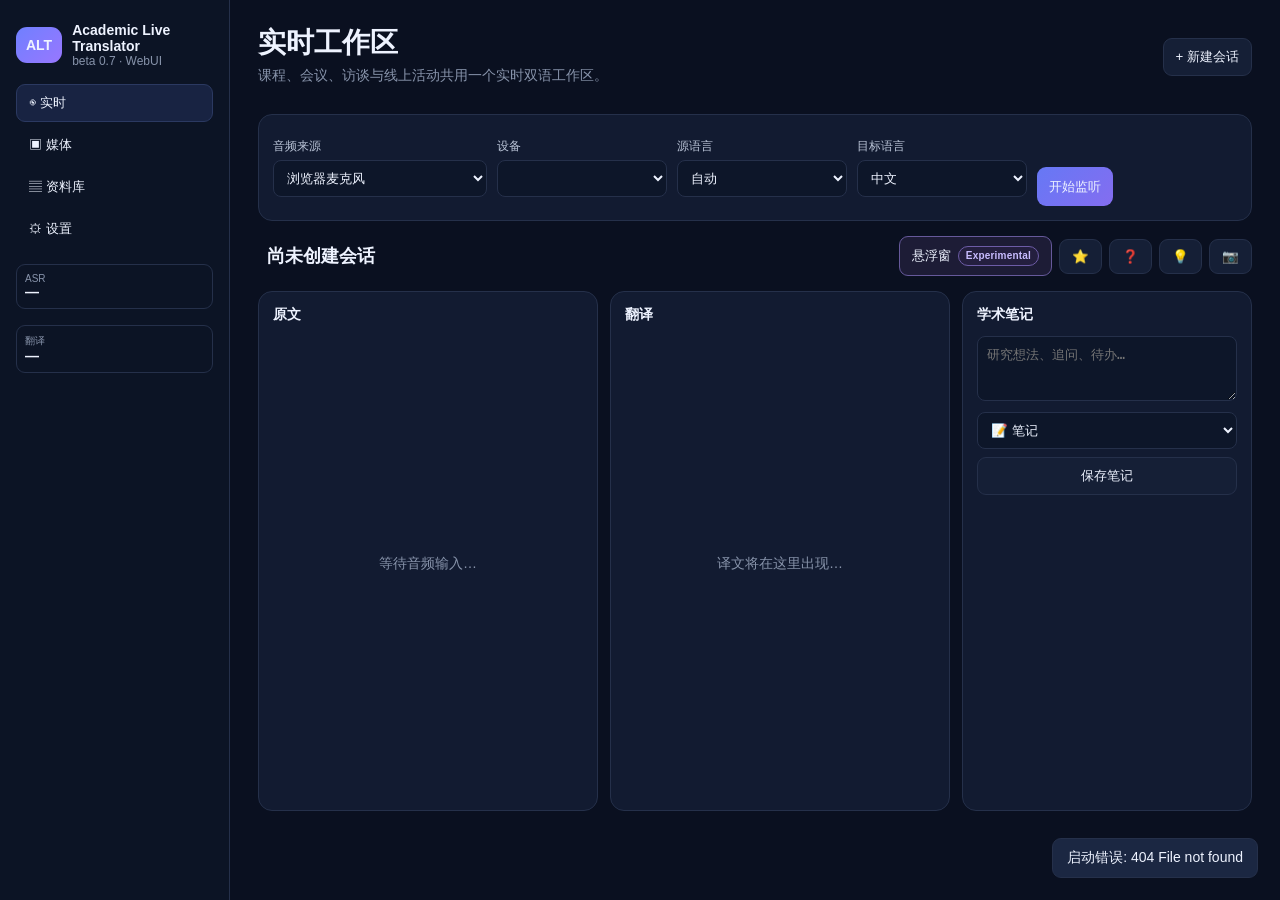
==== commit 84973254: "Update WebUI version label to beta 0.7" ====
--- a/static/index.html
+++ b/static/index.html
@@ -3,13 +3,13 @@
 <head>
   <meta charset="utf-8">
   <meta name="viewport" content="width=device-width,initial-scale=1">
-  <title>Academic Live Translator beta 0.6</title>
+  <title>Academic Live Translator beta 0.7</title>
   <link rel="stylesheet" href="/static/styles.css">
 </head>
 <body>
 <div class="shell">
   <aside class="sidebar">
-    <div class="brand"><b>ALT</b><div><strong>Academic Live Translator</strong><span>beta 0.6 · WebUI</span></div></div>
+    <div class="brand"><b>ALT</b><div><strong>Academic Live Translator</strong><span>beta 0.7 · WebUI</span></div></div>
     <nav>
       <button class="nav active" data-view="live">◉ <span data-i18n="navLive">实时</span></button>
       <button class="nav" data-view="media">▣ <span data-i18n="navMedia">媒体</span></button>
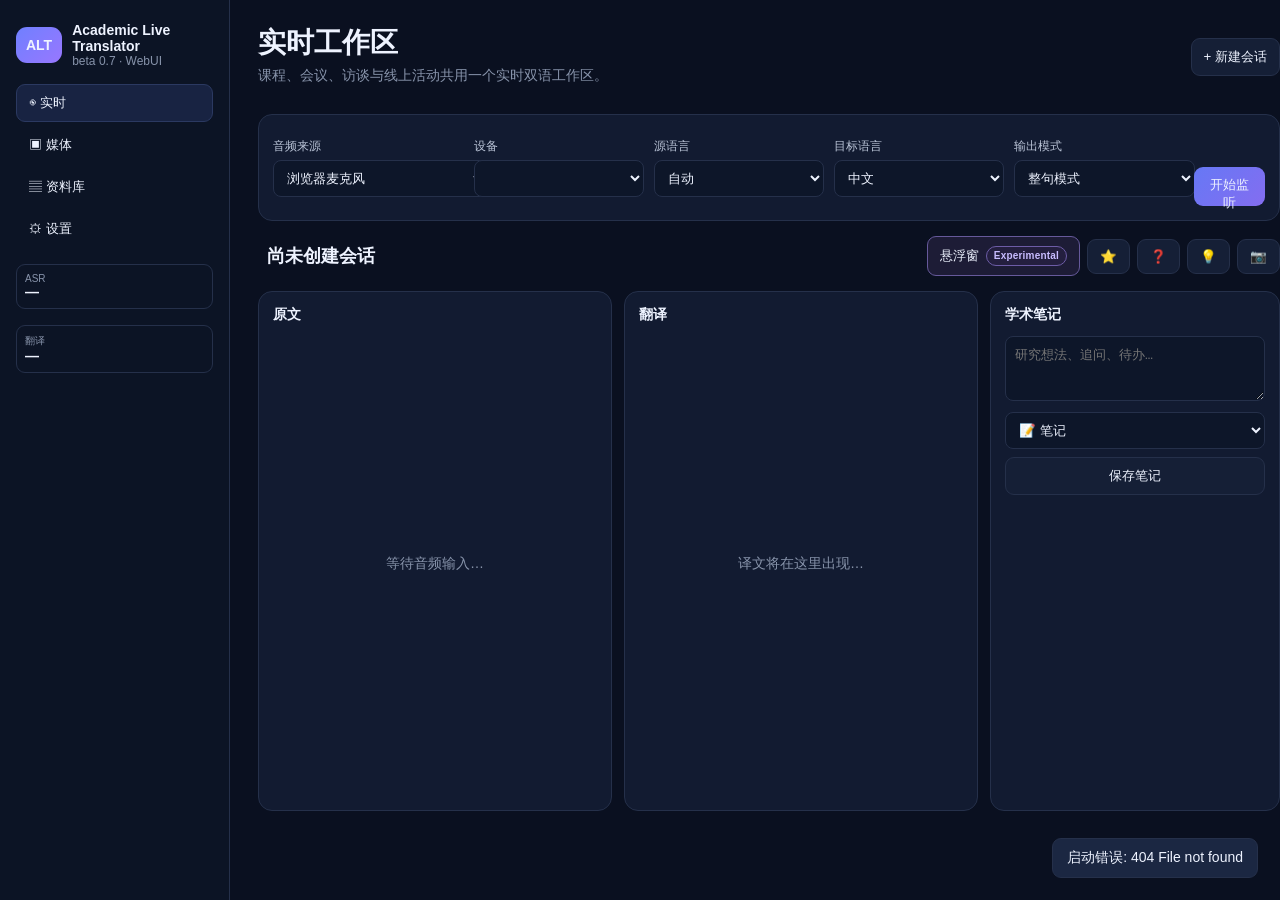
==== commit 32ca35d2: "beta 0.8: redesign custom settings and add output mode control" ====
--- a/static/index.html
+++ b/static/index.html
@@ -3,13 +3,13 @@
 <head>
   <meta charset="utf-8">
   <meta name="viewport" content="width=device-width,initial-scale=1">
-  <title>Academic Live Translator beta 0.7</title>
+  <title>Academic Live Translator beta 0.8</title>
   <link rel="stylesheet" href="/static/styles.css">
 </head>
 <body>
 <div class="shell">
   <aside class="sidebar">
-    <div class="brand"><b>ALT</b><div><strong>Academic Live Translator</strong><span>beta 0.7 · WebUI</span></div></div>
+    <div class="brand"><b>ALT</b><div><strong>Academic Live Translator</strong><span>beta 0.8 · WebUI</span></div></div>
     <nav>
       <button class="nav active" data-view="live">◉ <span data-i18n="navLive">实时</span></button>
       <button class="nav" data-view="media">▣ <span data-i18n="navMedia">媒体</span></button>
@@ -27,6 +27,7 @@
         <label id="nativeDeviceWrap" hidden><span data-i18n="device">设备</span><select id="nativeDevice"></select></label>
         <label><span data-i18n="source">源语言</span><select id="liveSourceLanguage"><option value="auto" data-i18n="auto">自动</option><option value="English">English</option><option value="Chinese">中文</option><option value="Japanese">日本語</option><option value="Korean">한국어</option><option value="French">Français</option><option value="German">Deutsch</option><option value="Spanish">Español</option><option value="Malay">Bahasa Melayu</option></select></label>
         <label><span data-i18n="target">目标语言</span><select id="liveTargetLanguage"><option value="Chinese">中文</option><option value="English">English</option><option value="Japanese">日本語</option><option value="Korean">한국어</option><option value="French">Français</option><option value="German">Deutsch</option><option value="Spanish">Español</option><option value="Arabic">العربية</option></select></label>
+        <label><span data-i18n="outputMode">输出模式</span><select id="liveOutputMode"><option value="sentence" data-i18n="sentenceMode">整句模式</option><option value="realtime" data-i18n="realtimeMode">实时模式 · Experimental</option></select></label>
         <button id="micBtn" class="primary" data-i18n="startListening">开始监听</button>
       </div>
       <div class="sessionbar">
@@ -65,7 +66,52 @@
       </div>
       <div class="card pad"><h2>ASR Provider</h2><p class="muted" data-i18n="asrHint">本地 Whisper 会自动选择当前平台可用的加速方式，也可以手动指定 CPU。</p><label><span data-i18n="type">类型</span><select id="asrMode"><option value="local_whisper">Local Whisper</option><option value="openai_chat">OpenAI Chat Completions</option></select></label><label><span data-i18n="name">名称</span><input id="asrName"></label><div id="asrLocal"><label>Whisper model<select id="asrModel"><option value="tiny">tiny</option><option value="base">base</option><option value="small">small</option><option value="medium">medium</option><option value="large-v3-turbo">large-v3-turbo</option></select></label><label><span data-i18n="device">设备</span><select id="asrDevice"><option value="auto" data-i18n="auto">自动</option><option value="cpu">CPU</option><option value="cuda">CUDA</option><option value="apple">Apple silicon GPU（MLX / Metal）</option></select></label><label>Compute<input id="asrCompute"></label></div><div id="asrRemote"><label>Base URL<input id="asrBaseUrl" placeholder="http://127.0.0.1:8080/v1"></label><label>Model<input id="asrModelRemote"></label><label>API key<input id="asrApiKey" type="password"></label><label>Custom endpoint<input id="asrEndpoint" placeholder="/chat/completions"></label></div><button id="testAsrBtn" data-i18n="testAsr">测试 ASR</button><small id="asrTestResult"></small></div>
       <div class="card pad"><h2>Translation Provider</h2><p class="muted" data-i18n="translationHint">Bing Free 无需密钥但属于实验性方案；稳定部署可使用 Microsoft Translator 或 OpenAI-compatible 服务。</p><label><span data-i18n="type">类型</span><select id="mtMode"><option value="bing_web">Bing Free (experimental)</option><option value="azure_translator">Microsoft Translator</option><option value="openai_chat">OpenAI Chat Completions</option></select></label><label><span data-i18n="name">名称</span><input id="mtName"></label><div id="mtOpenAI"><label>Base URL<input id="mtBaseUrl"></label><label>Model<input id="mtModel"></label><label>API key<input id="mtApiKey" type="password"></label></div><div id="mtAzure"><label>API key<input id="mtAzureKey" type="password"></label><label>Region<input id="mtRegion"></label></div><button id="testMtBtn" data-i18n="testTranslation">测试翻译</button><small id="mtTestResult"></small></div>
-      <div class="card pad wide"><h2 data-i18n="academicCapture">学术与采集</h2><div class="grid"><label><span data-i18n="source">源语言</span><select id="sourceLanguage"><option value="auto" data-i18n="auto">自动</option><option value="English">English</option><option value="Chinese">中文</option><option value="Japanese">日本語</option><option value="Korean">한국어</option><option value="French">Français</option><option value="German">Deutsch</option><option value="Spanish">Español</option><option value="Malay">Bahasa Melayu</option></select></label><label><span data-i18n="target">目标语言</span><select id="targetLanguage"><option value="Chinese">中文</option><option value="English">English</option><option value="Japanese">日本語</option><option value="Korean">한국어</option><option value="French">Français</option><option value="German">Deutsch</option><option value="Spanish">Español</option><option value="Arabic">العربية</option></select></label><label><span data-i18n="translationMode">翻译模式</span><select id="translationMode"><option value="low_latency" data-i18n="lowestLatency">最低延迟</option><option value="balanced" data-i18n="balanced">平衡</option><option value="context" data-i18n="highestContext">最高上下文</option></select></label><label>Silence end (ms)<input id="silenceMs" type="number"></label><label>Min speech (ms)<input id="minSpeechMs" type="number"></label><label>Max segment (ms)<input id="maxSegmentMs" type="number"></label><label><span data-i18n="saveAudio">保存音频</span><select id="saveAudio"><option value="true" data-i18n="yes">是</option><option value="false" data-i18n="no">否</option></select></label><label>Audio format<select id="audioFormat"><option value="flac">FLAC</option><option value="wav">WAV</option></select></label></div><label><span data-i18n="customGlossary">自定义术语表</span><textarea id="glossary" rows="7"></textarea></label><button id="saveSettingsBtn" class="primary" data-i18n="saveSettings">保存设置</button><p id="saveStatus" class="muted"></p></div>
+      <div class="card pad wide custom-settings-card">
+        <div class="custom-settings-heading"><div><h2 data-i18n="customSettings">自定义设置</h2><p class="muted" data-i18n="customSettingsHint">以下参数都有可直接使用的默认值。修改后会保存到本地配置，下次启动自动恢复。</p></div></div>
+
+        <div class="settings-section">
+          <h3 data-i18n="translationSettings">语言与翻译</h3>
+          <div class="grid">
+            <label><span data-i18n="source">源语言</span><select id="sourceLanguage"><option value="auto" data-i18n="auto">自动</option><option value="English">English</option><option value="Chinese">中文</option><option value="Japanese">日本語</option><option value="Korean">한국어</option><option value="French">Français</option><option value="German">Deutsch</option><option value="Spanish">Español</option><option value="Malay">Bahasa Melayu</option></select></label>
+            <label><span data-i18n="target">目标语言</span><select id="targetLanguage"><option value="Chinese">中文</option><option value="English">English</option><option value="Japanese">日本語</option><option value="Korean">한국어</option><option value="French">Français</option><option value="German">Deutsch</option><option value="Spanish">Español</option><option value="Arabic">العربية</option></select></label>
+            <label><span data-i18n="translationMode">翻译模式</span><select id="translationMode"><option value="low_latency" data-i18n="lowestLatency">最低延迟</option><option value="balanced" data-i18n="balanced">平衡</option><option value="context" data-i18n="highestContext">最高上下文</option></select></label>
+            <label><span data-i18n="contextSegments">上下文片段数</span><input id="contextSegments" type="number" min="0" max="5" step="1"></label>
+            <label><span data-i18n="preserveTerms">保护学术术语</span><select id="preserveAcademicTerms"><option value="true" data-i18n="yes">是</option><option value="false" data-i18n="no">否</option></select></label>
+          </div>
+        </div>
+
+        <div class="settings-section">
+          <h3 data-i18n="speechSegmentation">语音检测与分段</h3>
+          <div class="grid">
+            <label><span data-i18n="speechThreshold">语音触发阈值</span><input id="speechThreshold" type="number" min="0.001" max="0.5" step="0.001"></label>
+            <label><span data-i18n="silenceEnd">停顿结束阈值 (ms)</span><input id="silenceMs" type="number" min="150" max="5000" step="10"></label>
+            <label><span data-i18n="minSpeech">最短语音长度 (ms)</span><input id="minSpeechMs" type="number" min="100" max="5000" step="10"></label>
+            <label><span data-i18n="maxSegment">最长语音片段 (ms)</span><input id="maxSegmentMs" type="number" min="3000" max="120000" step="100"></label>
+            <label><span data-i18n="preRoll">前置音频保留 (ms)</span><input id="preRollMs" type="number" min="0" max="2000" step="10"></label>
+          </div>
+        </div>
+
+        <div class="settings-section realtime-settings">
+          <div class="settings-section-title"><h3><span data-i18n="realtimeSettings">实时模式</span> <span class="experimental-badge">Experimental</span></h3><p class="muted" data-i18n="realtimeSettingsHint">实时模式使用增量 ASR 和节流后的增量翻译。数值越小延迟越低，但本地推理和网络请求会更频繁。</p></div>
+          <div class="grid">
+            <label><span data-i18n="realtimeMinAudio">首次增量识别等待 (ms)</span><input id="realtimeMinAudioMs" type="number" min="400" max="5000" step="50"></label>
+            <label><span data-i18n="partialInterval">ASR 更新间隔 (ms)</span><input id="partialIntervalMs" type="number" min="500" max="5000" step="50"></label>
+            <label><span data-i18n="partialTranslationInterval">翻译更新间隔 (ms)</span><input id="partialTranslationIntervalMs" type="number" min="800" max="10000" step="100"></label>
+          </div>
+        </div>
+
+        <div class="settings-section">
+          <h3 data-i18n="captureStorage">采集与保存</h3>
+          <div class="grid">
+            <label><span data-i18n="saveAudio">保存音频</span><select id="saveAudio"><option value="true" data-i18n="yes">是</option><option value="false" data-i18n="no">否</option></select></label>
+            <label><span data-i18n="audioFormat">音频格式</span><select id="audioFormat"><option value="flac">FLAC</option><option value="wav">WAV</option></select></label>
+            <label><span data-i18n="screenshotMonitor">截图显示器编号</span><input id="screenshotMonitor" type="number" min="1" max="16" step="1"></label>
+          </div>
+        </div>
+
+        <label><span data-i18n="customGlossary">自定义术语表</span><textarea id="glossary" rows="7"></textarea></label>
+        <button id="saveSettingsBtn" class="primary" data-i18n="saveSettings">保存设置</button><p id="saveStatus" class="muted"></p>
+      </div>
     </div></section>
   </main>
-</div><div id="toast"></div><script src="/static/app.js"></script><script src="/static/native_capture_ui.js"></script></body></html>
+</div><div id="toast"></div><script src="/static/app.js"></script><script src="/static/native_capture_ui.js"></script></body></html>
